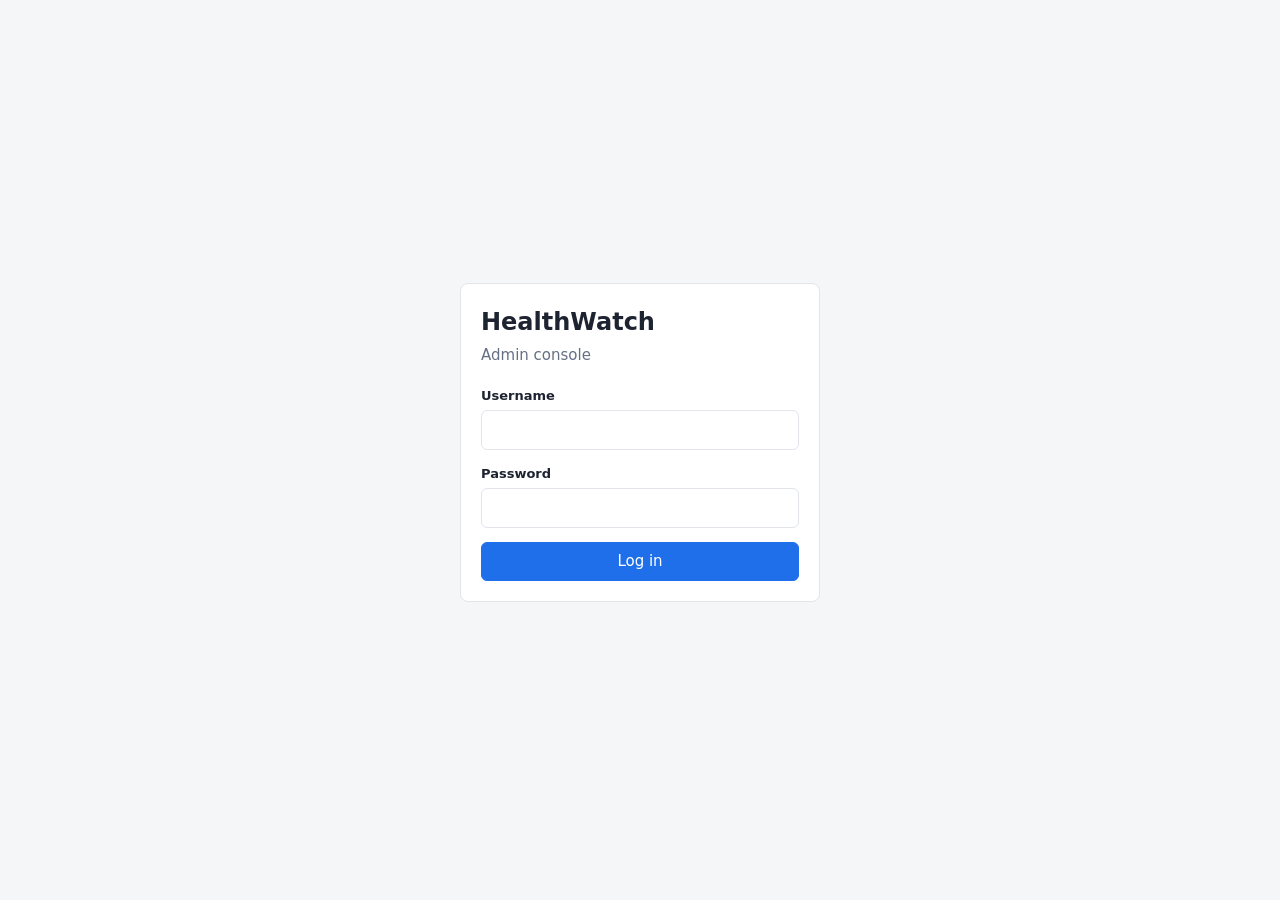
==== backend/src/main/resources/static/index.html @ 925f3202 "CG-4: first draft of admin frontend (WIP)" ====
<!DOCTYPE html>
<html lang="en">
<head>
  <meta charset="UTF-8">
  <title>HealthWatch admin</title>
</head>
<body>
  <!-- Entry point: go to the queue if logged in, otherwise to login. -->
  <script src="js/api.js"></script>
  <script>
    window.location.replace(getToken() ? "queue.html" : "login.html");
  </script>
</body>
</html>
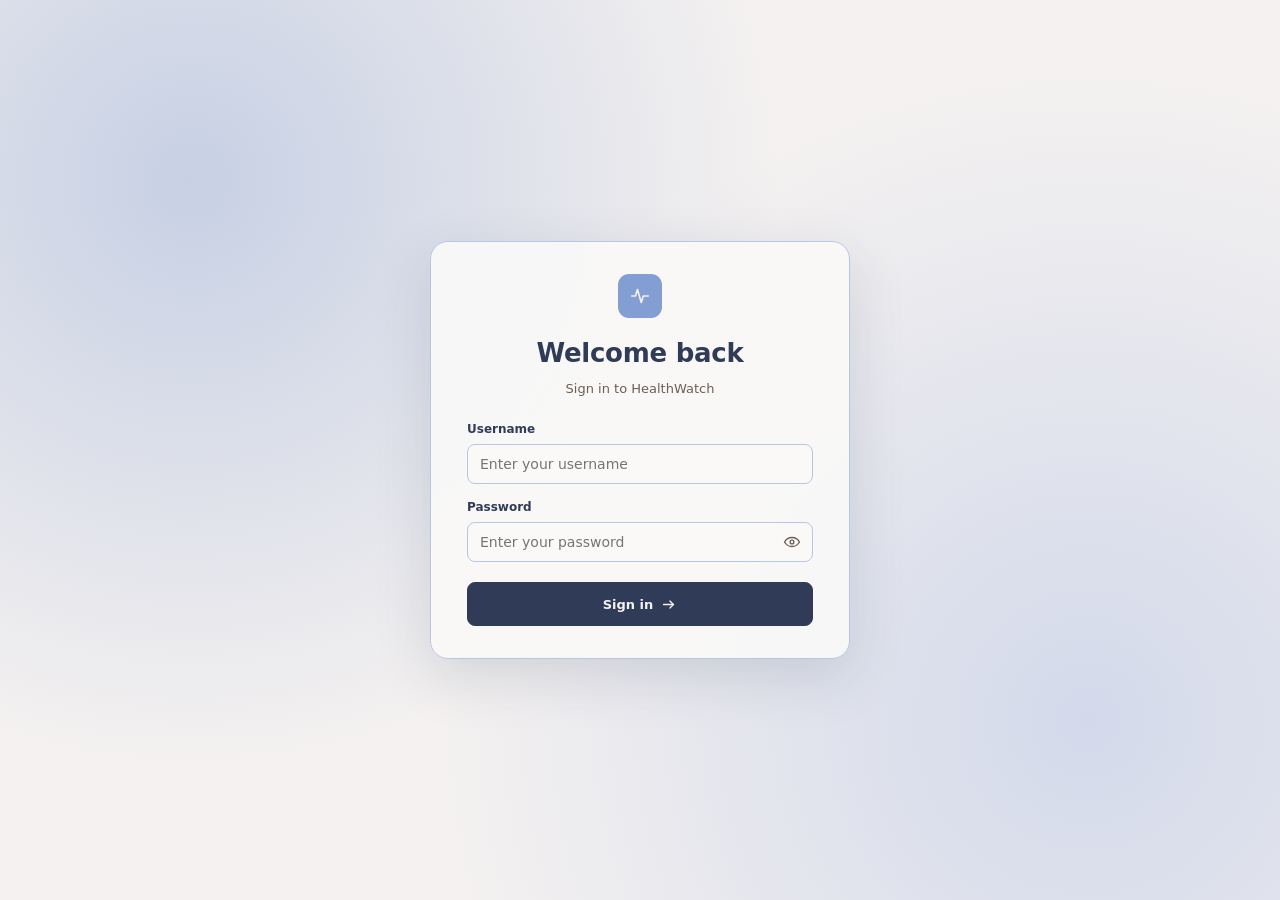
==== commit 9856a3a5: "CG-4: admin web UI (review warnings, events, data sources)" ====
--- a/backend/src/main/resources/static/index.html
+++ b/backend/src/main/resources/static/index.html
@@ -2,10 +2,13 @@
 <html lang="en">
 <head>
   <meta charset="UTF-8">
-  <title>HealthWatch admin</title>
+  <title>HealthWatch</title>
+  <link rel="icon" href="img/favicon.svg" type="image/svg+xml">
+  <link rel="icon" href="img/favicon-32.png" type="image/png" sizes="32x32">
+  <link rel="apple-touch-icon" href="img/apple-touch-icon.png">
 </head>
 <body>
-  <!-- Entry point: go to the queue if logged in, otherwise to login. -->
+  <!-- Entry point: go to the queue if signed in, otherwise to the sign-in page. -->
   <script src="js/api.js"></script>
   <script>
     window.location.replace(getToken() ? "queue.html" : "login.html");
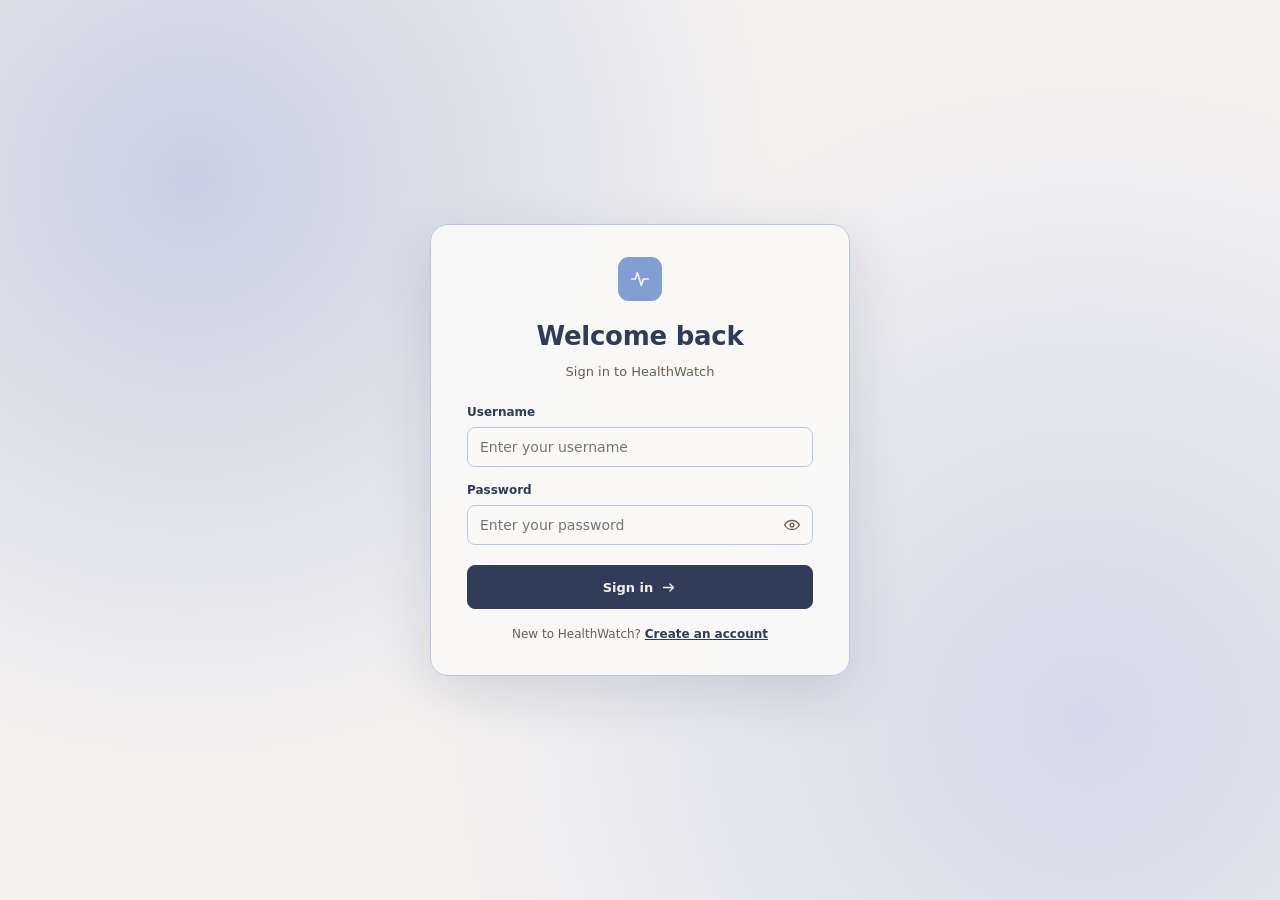
==== commit 9c6e632d: "update frontend for sprint 3 stuff" ====
--- a/backend/src/main/resources/static/index.html
+++ b/backend/src/main/resources/static/index.html
@@ -8,10 +8,10 @@
   <link rel="apple-touch-icon" href="img/apple-touch-icon.png">
 </head>
 <body>
-  <!-- Entry point: go to the queue if signed in, otherwise to the sign-in page. -->
+  <!-- Entry point: signed in goes to the right home page (admin queue or my warnings), otherwise to the sign-in page. -->
   <script src="js/api.js"></script>
   <script>
-    window.location.replace(getToken() ? "queue.html" : "login.html");
+    window.location.replace(getToken() ? homePage() : "login.html");
   </script>
 </body>
 </html>
